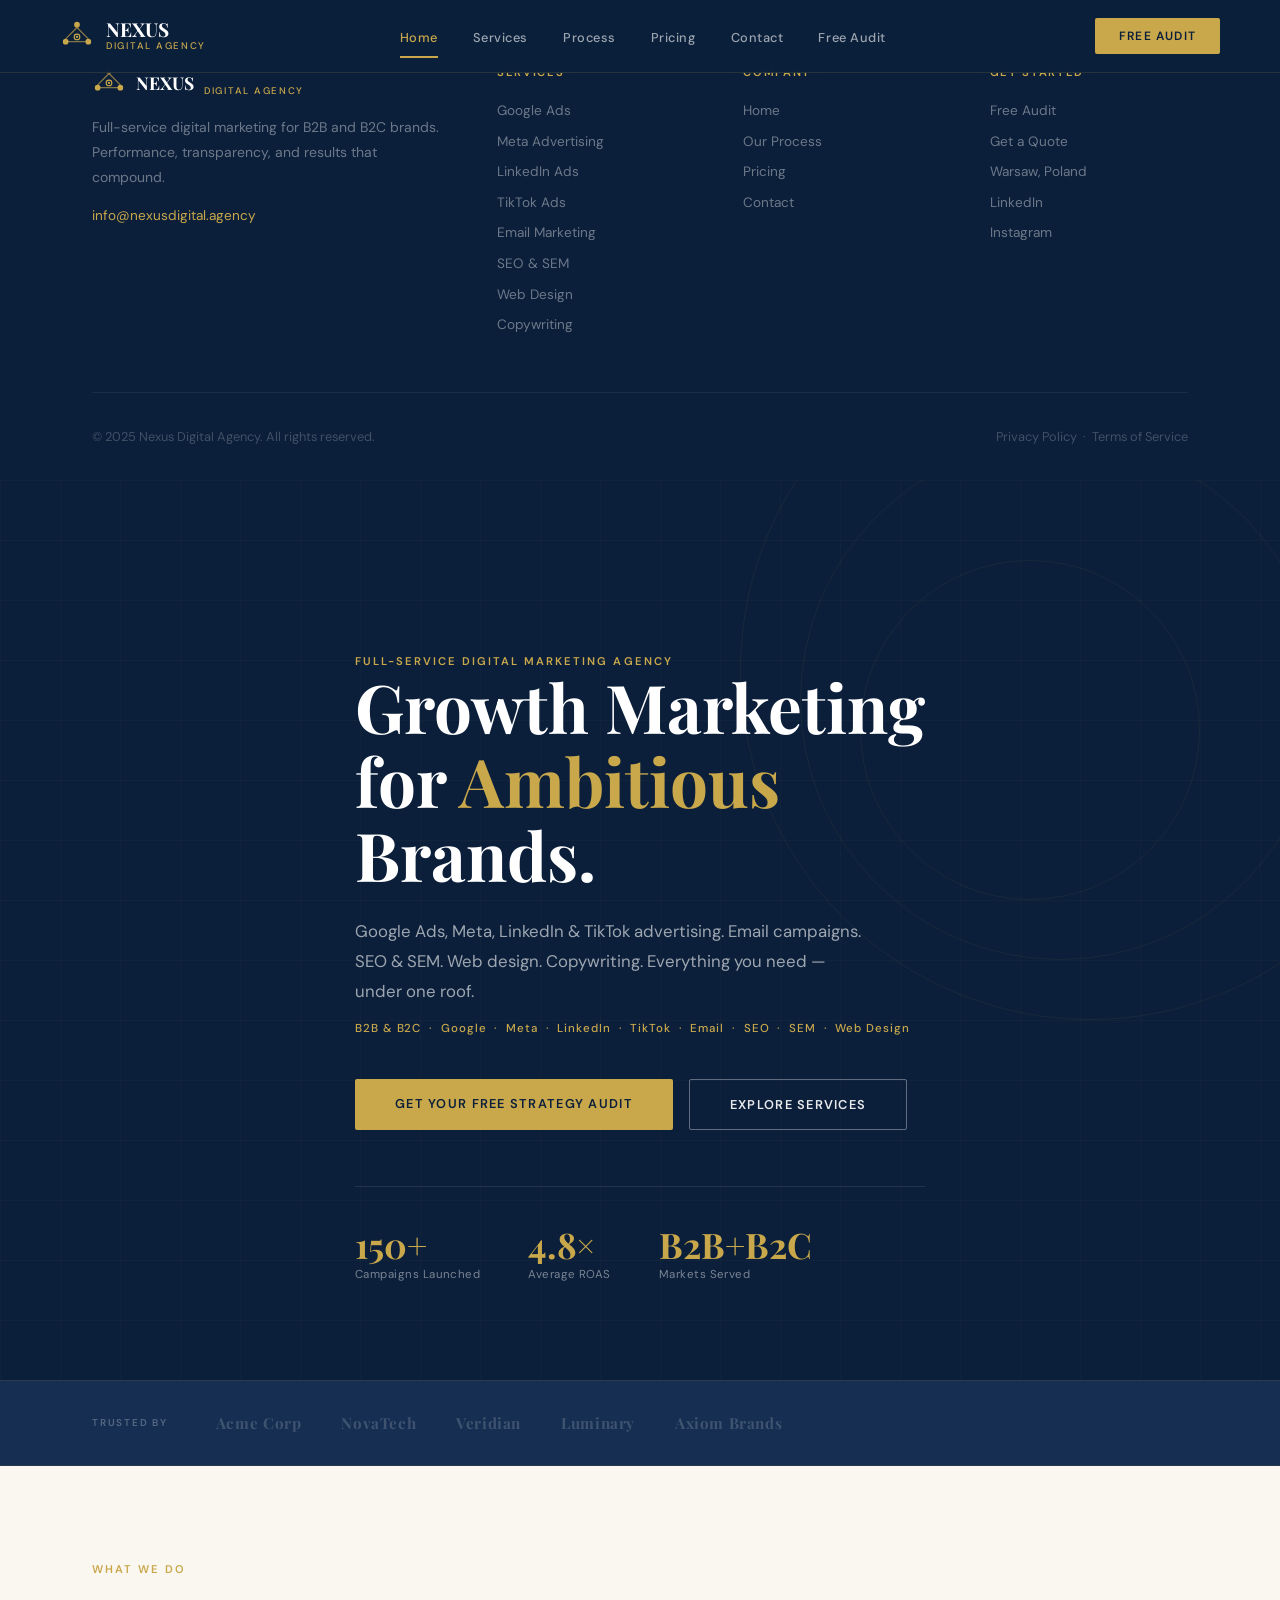
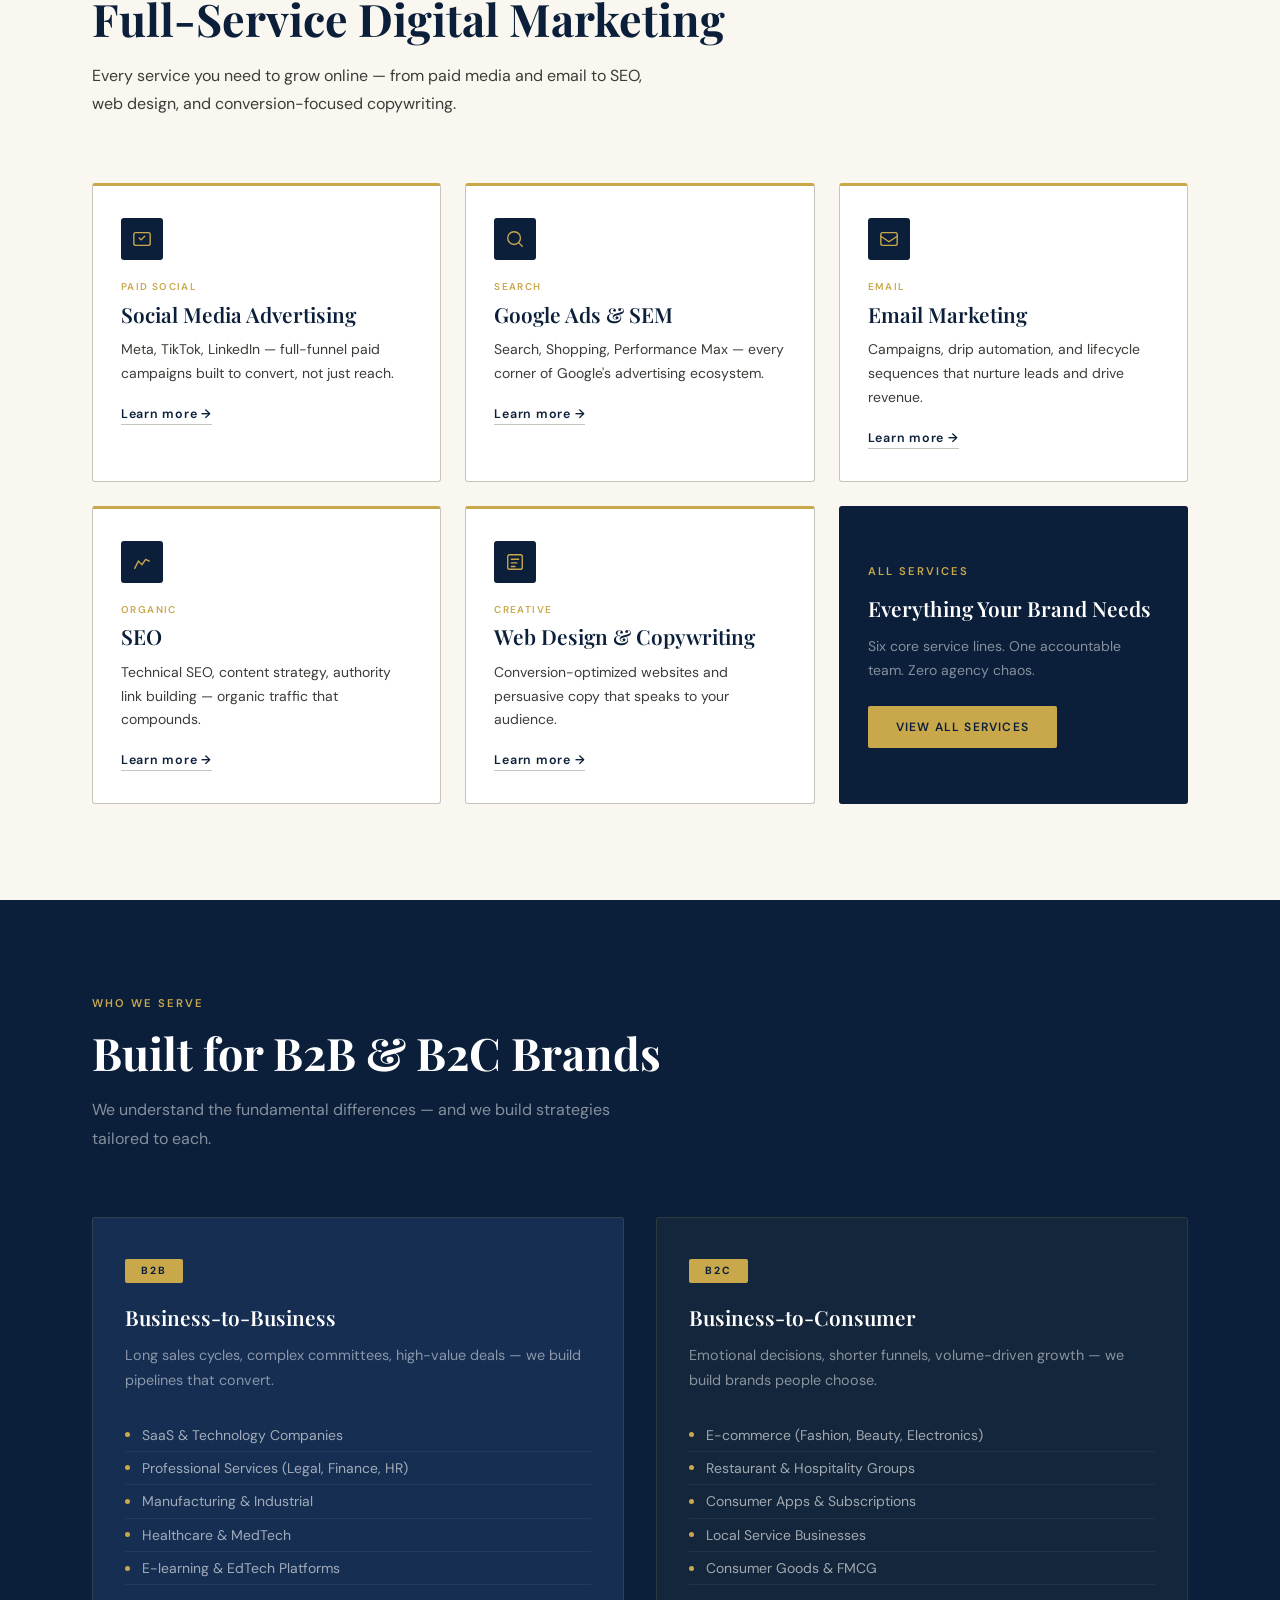
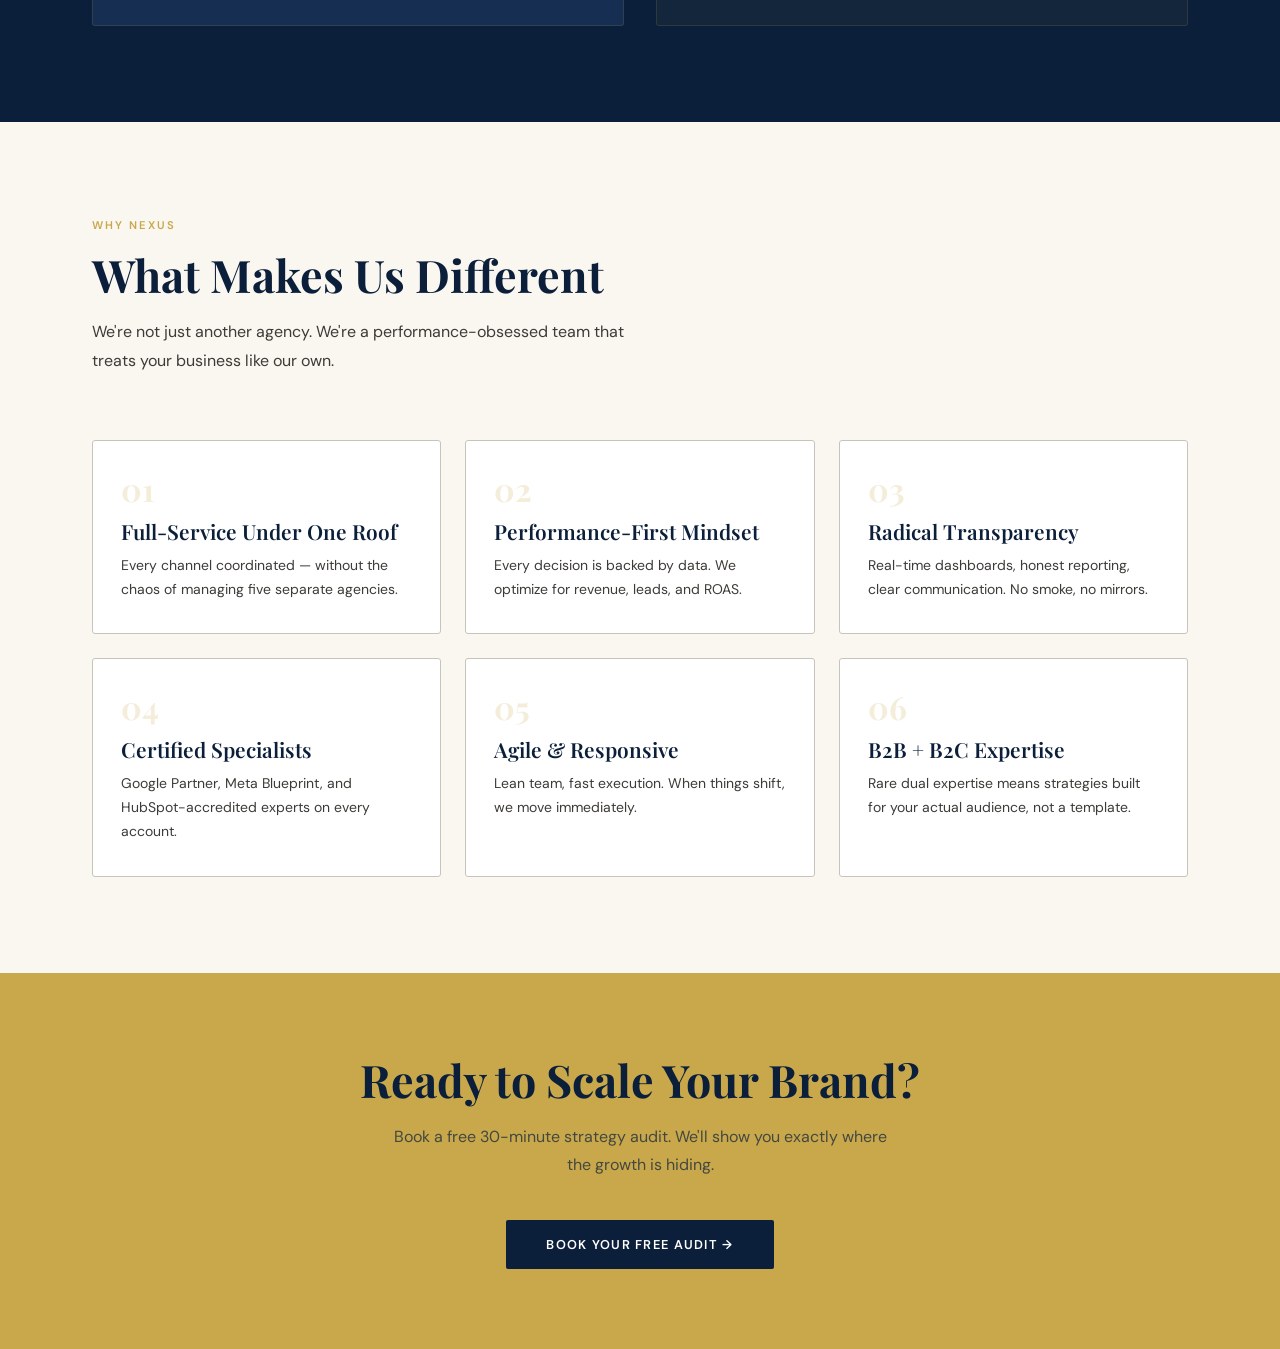
==== index.html @ fac9c0e3 "Add files via upload" ====
<!DOCTYPE html>
<html lang="en">
<head>
<meta charset="UTF-8"/><meta name="viewport" content="width=device-width,initial-scale=1.0"/>
<title>Nexus Digital Agency — Performance-Driven Marketing</title>
<link rel="stylesheet" href="shared.css"/>
<style>
/* ── HERO ── */
.hero{background:var(--navy);min-height:100vh;display:flex;align-items:center;padding-top:72px;position:relative;overflow:hidden}
.hero-ring{position:absolute;border-radius:50%;border:1px solid rgba(201,168,76,.07)}
.hero-ring-1{width:700px;height:700px;top:-160px;right:-160px}
.hero-ring-2{width:520px;height:520px;top:-40px;right:-40px}
.hero-ring-3{width:340px;height:340px;top:80px;right:80px}
.hero-grid{position:absolute;inset:0;background-image:linear-gradient(rgba(201,168,76,.03) 1px,transparent 1px),linear-gradient(90deg,rgba(201,168,76,.03) 1px,transparent 1px);background-size:60px 60px}
.hero-content{position:relative;z-index:2;max-width:700px}
.hero h1{color:var(--white);margin-bottom:1.5rem}
.hero h1 em{font-style:normal;color:var(--gold)}
.hero-desc{font-size:1.05rem;color:rgba(255,255,255,.6);max-width:520px;line-height:1.8;margin-bottom:.75rem}
.hero-channels{font-size:.72rem;font-weight:500;letter-spacing:.08em;color:var(--gold);margin-bottom:2.5rem}
.hero-actions{display:flex;gap:1rem;flex-wrap:wrap;margin-bottom:3.5rem}
.hero-stats{display:flex;gap:3rem;padding-top:2.5rem;border-top:1px solid rgba(255,255,255,.1);flex-wrap:wrap}
.stat-num{font-family:var(--serif);font-size:2.2rem;font-weight:700;color:var(--gold);line-height:1}
.stat-label{font-size:.72rem;color:rgba(255,255,255,.45);margin-top:.3rem;letter-spacing:.04em}

/* ── CLIENTS ── */
.clients{background:var(--navy-mid);padding:2rem 0;border-top:1px solid rgba(201,168,76,.1);border-bottom:1px solid rgba(201,168,76,.1)}
.clients-inner{display:flex;align-items:center;gap:3rem;flex-wrap:wrap}
.clients-label{font-size:.62rem;font-weight:600;letter-spacing:.18em;text-transform:uppercase;color:rgba(255,255,255,.28);white-space:nowrap}
.client-logos{display:flex;gap:2.5rem;align-items:center;flex-wrap:wrap;flex:1}
.client-name{font-family:var(--serif);font-size:.95rem;font-weight:700;color:rgba(255,255,255,.18);letter-spacing:.04em}

/* ── SERVICES PREVIEW ── */
.services-preview{background:var(--cream)}
.svc-grid{display:grid;grid-template-columns:repeat(3,1fr);gap:1.5rem}
.svc-card{background:var(--white);border:1px solid var(--gray-300);border-top:3px solid var(--gold);border-radius:3px;padding:2rem 1.75rem;transition:all .3s var(--ease);position:relative;overflow:hidden}
.svc-card::after{content:'';position:absolute;bottom:0;left:0;right:0;height:2px;background:var(--navy);transform:scaleX(0);transition:transform .3s var(--ease)}
.svc-card:hover{transform:translateY(-4px);box-shadow:0 16px 40px rgba(11,31,58,.1)}
.svc-card:hover::after{transform:scaleX(1)}
.svc-icon{width:42px;height:42px;background:var(--navy);border-radius:3px;display:flex;align-items:center;justify-content:center;margin-bottom:1.25rem}
.svc-tag{font-size:.62rem;font-weight:600;letter-spacing:.14em;text-transform:uppercase;color:var(--gold);margin-bottom:.4rem}
.svc-card h3{margin-bottom:.6rem;color:var(--navy)}
.svc-card p{font-size:.875rem;line-height:1.7}
.svc-more{display:inline-flex;align-items:center;gap:.4rem;margin-top:1.25rem;font-size:.78rem;font-weight:600;letter-spacing:.06em;color:var(--navy);border-bottom:1px solid var(--gray-300);padding-bottom:2px;transition:all .2s}
.svc-card:hover .svc-more{color:var(--gold);border-color:var(--gold)}
.view-all-wrap{text-align:center;margin-top:3rem}

/* ── MARKETS ── */
.markets{background:var(--navy)}
.markets-grid{display:grid;grid-template-columns:1fr 1fr;gap:2rem}
.market-card{border-radius:3px;padding:2.5rem 2rem;border:1px solid rgba(201,168,76,.14)}
.market-card.b2b{background:var(--navy-mid)}
.market-card.b2c{background:rgba(201,168,76,.05)}
.market-badge{display:inline-block;font-size:.65rem;font-weight:700;letter-spacing:.2em;text-transform:uppercase;background:var(--gold);color:var(--navy);padding:.35rem 1rem;border-radius:2px;margin-bottom:1.25rem}
.market-card h3{color:var(--white);margin-bottom:.65rem}
.market-card>p{color:rgba(255,255,255,.5);font-size:.9rem;margin-bottom:1.5rem}
.market-list{list-style:none}
.market-list li{font-size:.875rem;color:rgba(255,255,255,.6);padding:.45rem 0;border-bottom:1px solid rgba(255,255,255,.06);display:flex;align-items:center;gap:.75rem}
.market-list li::before{content:'';width:5px;height:5px;border-radius:50%;background:var(--gold);flex-shrink:0}

/* ── WHY ── */
.why{background:var(--cream)}
.why-grid{display:grid;grid-template-columns:repeat(3,1fr);gap:1.5rem}
.why-card{padding:2rem 1.75rem;background:var(--white);border:1px solid var(--gray-300);border-radius:3px;transition:border-color .3s}
.why-card:hover{border-color:var(--gold)}
.why-num{font-family:var(--serif);font-size:2rem;font-weight:700;color:var(--gold);opacity:.2;line-height:1;margin-bottom:.75rem}
.why-card h3{margin-bottom:.5rem}
.why-card p{font-size:.875rem;line-height:1.7}

@media(max-width:900px){.svc-grid,.markets-grid,.why-grid{grid-template-columns:1fr 1fr}}
@media(max-width:580px){.svc-grid,.markets-grid,.why-grid{grid-template-columns:1fr}.hero-stats{gap:1.5rem}}
</style>
</head>
<body data-page="index">
<script src="shared-nav.js"></script>

<!-- HERO -->
<section class="hero">
  <div class="hero-grid"></div>
  <div class="hero-ring hero-ring-1"></div>
  <div class="hero-ring hero-ring-2"></div>
  <div class="hero-ring hero-ring-3"></div>
  <div class="container">
    <div class="hero-content">
      <span class="label fade-up">Full-Service Digital Marketing Agency</span>
      <h1 class="fade-up fade-up-1">Growth Marketing<br/>for <em>Ambitious</em><br/>Brands.</h1>
      <p class="hero-desc fade-up fade-up-2">Google Ads, Meta, LinkedIn &amp; TikTok advertising. Email campaigns. SEO &amp; SEM. Web design. Copywriting. Everything you need — under one roof.</p>
      <p class="hero-channels fade-up fade-up-2">B2B &amp; B2C &nbsp;·&nbsp; Google &nbsp;·&nbsp; Meta &nbsp;·&nbsp; LinkedIn &nbsp;·&nbsp; TikTok &nbsp;·&nbsp; Email &nbsp;·&nbsp; SEO &nbsp;·&nbsp; SEM &nbsp;·&nbsp; Web Design</p>
      <div class="hero-actions fade-up fade-up-3">
        <a href="free-audit.html" class="btn btn-gold">Get Your Free Strategy Audit</a>
        <a href="services.html" class="btn btn-outline">Explore Services</a>
      </div>
      <div class="hero-stats fade-up fade-up-4">
        <div><div class="stat-num">150+</div><div class="stat-label">Campaigns Launched</div></div>
        <div><div class="stat-num">4.8×</div><div class="stat-label">Average ROAS</div></div>
        <div><div class="stat-num">B2B+B2C</div><div class="stat-label">Markets Served</div></div>
      </div>
    </div>
  </div>
</section>

<!-- CLIENTS -->
<div class="clients">
  <div class="container">
    <div class="clients-inner">
      <span class="clients-label">Trusted by</span>
      <div class="client-logos">
        <span class="client-name">Acme Corp</span>
        <span class="client-name">NovaTech</span>
        <span class="client-name">Veridian</span>
        <span class="client-name">Luminary</span>
        <span class="client-name">Axiom Brands</span>
      </div>
    </div>
  </div>
</div>

<!-- SERVICES PREVIEW -->
<section class="section services-preview">
  <div class="container">
    <div class="section-header">
      <span class="label">What We Do</span>
      <h2>Full-Service Digital Marketing</h2>
      <p>Every service you need to grow online — from paid media and email to SEO, web design, and conversion-focused copywriting.</p>
    </div>
    <div class="svc-grid">
      <div class="svc-card">
        <div class="svc-icon"><svg width="20" height="20" viewBox="0 0 22 22" fill="none" stroke="#C9A84C" stroke-width="1.5" stroke-linecap="round"><rect x="2" y="4" width="18" height="14" rx="2"/><path d="M8 10l2 2 4-4"/></svg></div>
        <div class="svc-tag">Paid Social</div>
        <h3>Social Media Advertising</h3>
        <p>Meta, TikTok, LinkedIn — full-funnel paid campaigns built to convert, not just reach.</p>
        <a href="services.html" class="svc-more">Learn more →</a>
      </div>
      <div class="svc-card">
        <div class="svc-icon"><svg width="20" height="20" viewBox="0 0 22 22" fill="none" stroke="#C9A84C" stroke-width="1.5" stroke-linecap="round"><circle cx="10" cy="10" r="7"/><path d="M15 15l4 4"/></svg></div>
        <div class="svc-tag">Search</div>
        <h3>Google Ads &amp; SEM</h3>
        <p>Search, Shopping, Performance Max — every corner of Google's advertising ecosystem.</p>
        <a href="services.html" class="svc-more">Learn more →</a>
      </div>
      <div class="svc-card">
        <div class="svc-icon"><svg width="20" height="20" viewBox="0 0 22 22" fill="none" stroke="#C9A84C" stroke-width="1.5" stroke-linecap="round"><rect x="2" y="4" width="18" height="14" rx="2"/><path d="M2 8l9 6 9-6"/></svg></div>
        <div class="svc-tag">Email</div>
        <h3>Email Marketing</h3>
        <p>Campaigns, drip automation, and lifecycle sequences that nurture leads and drive revenue.</p>
        <a href="services.html" class="svc-more">Learn more →</a>
      </div>
      <div class="svc-card">
        <div class="svc-icon"><svg width="20" height="20" viewBox="0 0 22 22" fill="none" stroke="#C9A84C" stroke-width="1.5" stroke-linecap="round"><path d="M3 18l4-8 4 4 4-6 4 2"/></svg></div>
        <div class="svc-tag">Organic</div>
        <h3>SEO</h3>
        <p>Technical SEO, content strategy, authority link building — organic traffic that compounds.</p>
        <a href="services.html" class="svc-more">Learn more →</a>
      </div>
      <div class="svc-card">
        <div class="svc-icon"><svg width="20" height="20" viewBox="0 0 22 22" fill="none" stroke="#C9A84C" stroke-width="1.5" stroke-linecap="round"><rect x="3" y="3" width="16" height="16" rx="2"/><path d="M7 8h8M7 12h6M7 16h4"/></svg></div>
        <div class="svc-tag">Creative</div>
        <h3>Web Design &amp; Copywriting</h3>
        <p>Conversion-optimized websites and persuasive copy that speaks to your audience.</p>
        <a href="services.html" class="svc-more">Learn more →</a>
      </div>
      <div class="svc-card" style="background:var(--navy);border-color:var(--navy)">
        <div style="height:100%;display:flex;flex-direction:column;justify-content:center;align-items:flex-start">
          <span class="label" style="margin-bottom:1rem;display:block">All Services</span>
          <h3 style="color:var(--white);margin-bottom:.75rem">Everything Your Brand Needs</h3>
          <p style="color:rgba(255,255,255,.5);font-size:.875rem;margin-bottom:1.5rem">Six core service lines. One accountable team. Zero agency chaos.</p>
          <a href="services.html" class="btn btn-gold" style="font-size:.75rem;padding:.8rem 1.75rem">View All Services</a>
        </div>
      </div>
    </div>
  </div>
</section>

<!-- MARKETS -->
<section class="section markets">
  <div class="container">
    <div class="section-header">
      <span class="label">Who We Serve</span>
      <h2 style="color:var(--white)">Built for B2B &amp; B2C Brands</h2>
      <p style="color:rgba(255,255,255,.5)">We understand the fundamental differences — and we build strategies tailored to each.</p>
    </div>
    <div class="markets-grid">
      <div class="market-card b2b">
        <span class="market-badge">B2B</span>
        <h3>Business-to-Business</h3>
        <p>Long sales cycles, complex committees, high-value deals — we build pipelines that convert.</p>
        <ul class="market-list">
          <li>SaaS &amp; Technology Companies</li>
          <li>Professional Services (Legal, Finance, HR)</li>
          <li>Manufacturing &amp; Industrial</li>
          <li>Healthcare &amp; MedTech</li>
          <li>E-learning &amp; EdTech Platforms</li>
        </ul>
      </div>
      <div class="market-card b2c">
        <span class="market-badge">B2C</span>
        <h3>Business-to-Consumer</h3>
        <p>Emotional decisions, shorter funnels, volume-driven growth — we build brands people choose.</p>
        <ul class="market-list">
          <li>E-commerce (Fashion, Beauty, Electronics)</li>
          <li>Restaurant &amp; Hospitality Groups</li>
          <li>Consumer Apps &amp; Subscriptions</li>
          <li>Local Service Businesses</li>
          <li>Consumer Goods &amp; FMCG</li>
        </ul>
      </div>
    </div>
  </div>
</section>

<!-- WHY US -->
<section class="section why">
  <div class="container">
    <div class="section-header">
      <span class="label">Why Nexus</span>
      <h2>What Makes Us Different</h2>
      <p>We're not just another agency. We're a performance-obsessed team that treats your business like our own.</p>
    </div>
    <div class="why-grid">
      <div class="why-card"><div class="why-num">01</div><h3>Full-Service Under One Roof</h3><p>Every channel coordinated — without the chaos of managing five separate agencies.</p></div>
      <div class="why-card"><div class="why-num">02</div><h3>Performance-First Mindset</h3><p>Every decision is backed by data. We optimize for revenue, leads, and ROAS.</p></div>
      <div class="why-card"><div class="why-num">03</div><h3>Radical Transparency</h3><p>Real-time dashboards, honest reporting, clear communication. No smoke, no mirrors.</p></div>
      <div class="why-card"><div class="why-num">04</div><h3>Certified Specialists</h3><p>Google Partner, Meta Blueprint, and HubSpot-accredited experts on every account.</p></div>
      <div class="why-card"><div class="why-num">05</div><h3>Agile &amp; Responsive</h3><p>Lean team, fast execution. When things shift, we move immediately.</p></div>
      <div class="why-card"><div class="why-num">06</div><h3>B2B + B2C Expertise</h3><p>Rare dual expertise means strategies built for your actual audience, not a template.</p></div>
    </div>
  </div>
</section>

<!-- CTA -->
<section class="cta-band">
  <div class="container">
    <h2>Ready to Scale Your Brand?</h2>
    <p>Book a free 30-minute strategy audit. We'll show you exactly where the growth is hiding.</p>
    <a href="free-audit.html" class="btn btn-navy">Book Your Free Audit →</a>
  </div>
</section>
</body>
</html>
---- shared.css ----
/* ════════════════════════════════════════
   NEXUS DIGITAL AGENCY — SHARED STYLES
   Navy #0B1F3A · Gold #C9A84C
   Playfair Display + DM Sans
════════════════════════════════════════ */
@import url('https://fonts.googleapis.com/css2?family=Playfair+Display:ital,wght@0,400;0,600;0,700;0,900;1,400&family=DM+Sans:wght@300;400;500;600&display=swap');

:root {
  --navy:       #0B1F3A;
  --navy-mid:   #152E52;
  --navy-light: #1E3F6F;
  --gold:       #C9A84C;
  --gold-light: #E8C96B;
  --gold-pale:  #F5E6B8;
  --cream:      #FAF7F0;
  --white:      #FFFFFF;
  --gray-100:   #F4F2EE;
  --gray-300:   #C8C4BB;
  --gray-500:   #8A8680;
  --gray-700:   #3D3B37;
  --serif: 'Playfair Display', Georgia, serif;
  --sans:  'DM Sans', system-ui, sans-serif;
  --ease:  cubic-bezier(0.25,0.46,0.45,0.94);
}
*,*::before,*::after{box-sizing:border-box;margin:0;padding:0}
html{scroll-behavior:smooth}
body{font-family:var(--sans);background:var(--cream);color:var(--navy);overflow-x:hidden}
h1,h2,h3{font-family:var(--serif)}
h1{font-size:clamp(2.4rem,6vw,4.2rem);font-weight:700;line-height:1.1}
h2{font-size:clamp(1.8rem,4vw,2.8rem);font-weight:700;line-height:1.2}
h3{font-size:clamp(1rem,2vw,1.3rem);font-weight:600;line-height:1.4}
p{font-size:1rem;line-height:1.8;color:var(--gray-700)}
a{text-decoration:none;color:inherit}
.label{font-size:.7rem;font-weight:600;letter-spacing:.18em;text-transform:uppercase;color:var(--gold)}
.container{max-width:1160px;margin:0 auto;padding:0 2rem}
.section{padding:6rem 0}
.section-header{margin-bottom:4rem}
.section-header .label{margin-bottom:1rem;display:block}
.section-header h2{margin-bottom:1rem}
.section-header p{max-width:560px}

/* ── BUTTONS ── */
.btn{display:inline-block;font-family:var(--sans);font-size:.8rem;font-weight:600;letter-spacing:.1em;text-transform:uppercase;padding:1rem 2.5rem;border-radius:2px;cursor:pointer;transition:all .25s var(--ease);border:none;outline:none}
.btn-gold{background:var(--gold);color:var(--navy)}.btn-gold:hover{background:var(--gold-light);transform:translateY(-2px)}
.btn-outline{background:transparent;color:rgba(255,255,255,.9);border:1px solid rgba(255,255,255,.35)}.btn-outline:hover{border-color:var(--gold);color:var(--gold);transform:translateY(-2px)}
.btn-navy{background:var(--navy);color:var(--white)}.btn-navy:hover{background:var(--navy-light);transform:translateY(-2px)}
.btn-outline-navy{background:transparent;color:var(--navy);border:1px solid var(--navy)}.btn-outline-navy:hover{background:var(--navy);color:var(--white);transform:translateY(-2px)}

/* ── NAVBAR ── */
.navbar{position:fixed;top:0;left:0;right:0;z-index:200;background:rgba(11,31,58,.97);backdrop-filter:blur(12px);border-bottom:1px solid rgba(201,168,76,.15);padding:0 2rem}
.navbar-inner{max-width:1160px;margin:0 auto;height:72px;display:flex;align-items:center;justify-content:space-between}
.navbar-logo{display:flex;align-items:center;gap:12px}
.navbar-logo-text .name{font-family:var(--serif);font-size:1.2rem;font-weight:700;color:var(--white);line-height:1}
.navbar-logo-text .tagline{font-size:.6rem;font-weight:500;letter-spacing:.18em;text-transform:uppercase;color:var(--gold)}
.navbar-nav{display:flex;align-items:center;gap:0;list-style:none}
.navbar-nav a{font-size:.8rem;font-weight:500;letter-spacing:.04em;color:rgba(255,255,255,.6);padding:.5rem 1.1rem;transition:color .2s;position:relative}
.navbar-nav a:hover{color:var(--gold)}
.navbar-nav a.active{color:var(--gold)}
.navbar-nav a.active::after{content:'';position:absolute;bottom:-4px;left:1.1rem;right:1.1rem;height:2px;background:var(--gold)}
.navbar-cta{font-size:.75rem;font-weight:600;letter-spacing:.1em;text-transform:uppercase;background:var(--gold);color:var(--navy);padding:.65rem 1.5rem;border-radius:2px;transition:all .2s;margin-left:1rem}
.navbar-cta:hover{background:var(--gold-light);transform:translateY(-1px)}
.hamburger{display:none;flex-direction:column;gap:5px;cursor:pointer;padding:.5rem}
.hamburger span{width:22px;height:1.5px;background:var(--white);transition:all .3s}
@media(max-width:768px){
  .navbar-nav{display:none;position:absolute;top:72px;left:0;right:0;background:var(--navy);padding:1rem 2rem 1.5rem;flex-direction:column;align-items:flex-start;gap:0;border-top:1px solid rgba(201,168,76,.15)}
  .navbar-nav.open{display:flex}
  .navbar-nav a{padding:.75rem 0;width:100%}
  .hamburger{display:flex}
  .navbar-cta{display:none}
}

/* ── PAGE HERO (interior pages) ── */
.page-hero{background:var(--navy);padding:8rem 0 5rem;position:relative;overflow:hidden}
.page-hero-geo{position:absolute;top:0;right:0;bottom:0;width:50%;pointer-events:none}
.page-hero-ring{position:absolute;border-radius:50%;border:1px solid rgba(201,168,76,.06)}
.page-hero .label{margin-bottom:1rem;display:block}
.page-hero h1{color:var(--white);margin-bottom:1.25rem}
.page-hero h1 em{font-style:normal;color:var(--gold)}
.page-hero-desc{font-size:1.05rem;color:rgba(255,255,255,.6);max-width:540px;line-height:1.8}

/* ── FOOTER ── */
footer{background:var(--navy);padding:4rem 0 2rem;border-top:1px solid rgba(201,168,76,.15)}
.footer-grid{display:grid;grid-template-columns:1.8fr 1fr 1fr 1fr;gap:3rem;margin-bottom:3rem}
.footer-brand p{font-size:.875rem;color:rgba(255,255,255,.4);line-height:1.8;margin-top:1rem}
.footer-col h4{font-size:.7rem;font-weight:600;letter-spacing:.15em;text-transform:uppercase;color:var(--gold);margin-bottom:1.25rem}
.footer-links{list-style:none}
.footer-links li{margin-bottom:.6rem}
.footer-links a{font-size:.85rem;color:rgba(255,255,255,.4);transition:color .2s}
.footer-links a:hover{color:var(--gold)}
.footer-bottom{padding-top:2rem;border-top:1px solid rgba(255,255,255,.06);display:flex;justify-content:space-between;align-items:center;flex-wrap:wrap;gap:1rem}
.footer-bottom p{font-size:.8rem;color:rgba(255,255,255,.22)}
@media(max-width:900px){.footer-grid{grid-template-columns:1fr 1fr}}
@media(max-width:560px){.footer-grid{grid-template-columns:1fr}}

/* ── CTA BAND ── */
.cta-band{background:var(--gold);padding:5rem 0;text-align:center}
.cta-band h2{color:var(--navy);margin-bottom:1rem}
.cta-band p{color:rgba(11,31,58,.7);max-width:520px;margin:0 auto 2.5rem;font-size:1rem}

/* ── FADE IN ANIMATION ── */
@keyframes fadeUp{from{opacity:0;transform:translateY(24px)}to{opacity:1;transform:none}}
.fade-up{animation:fadeUp .7s var(--ease) both}
.fade-up-1{animation-delay:.1s}
.fade-up-2{animation-delay:.2s}
.fade-up-3{animation-delay:.3s}
.fade-up-4{animation-delay:.4s}
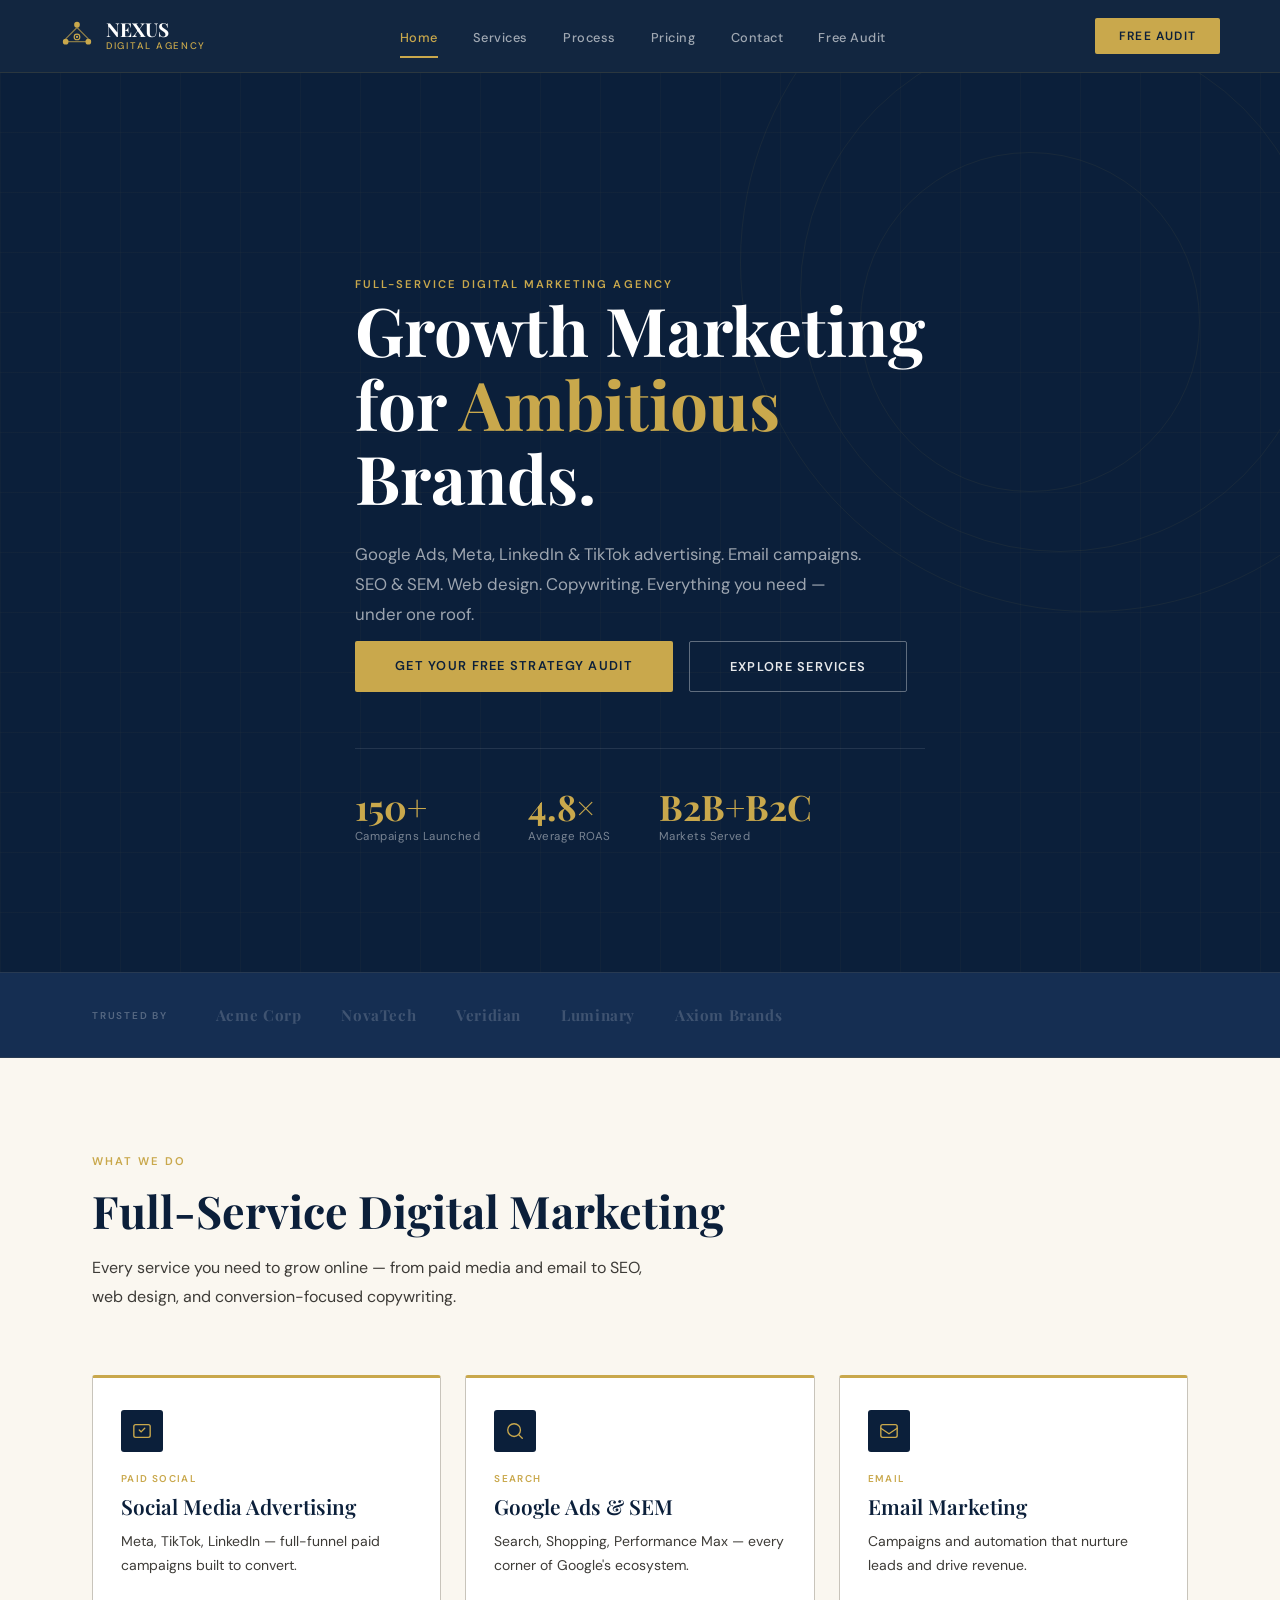
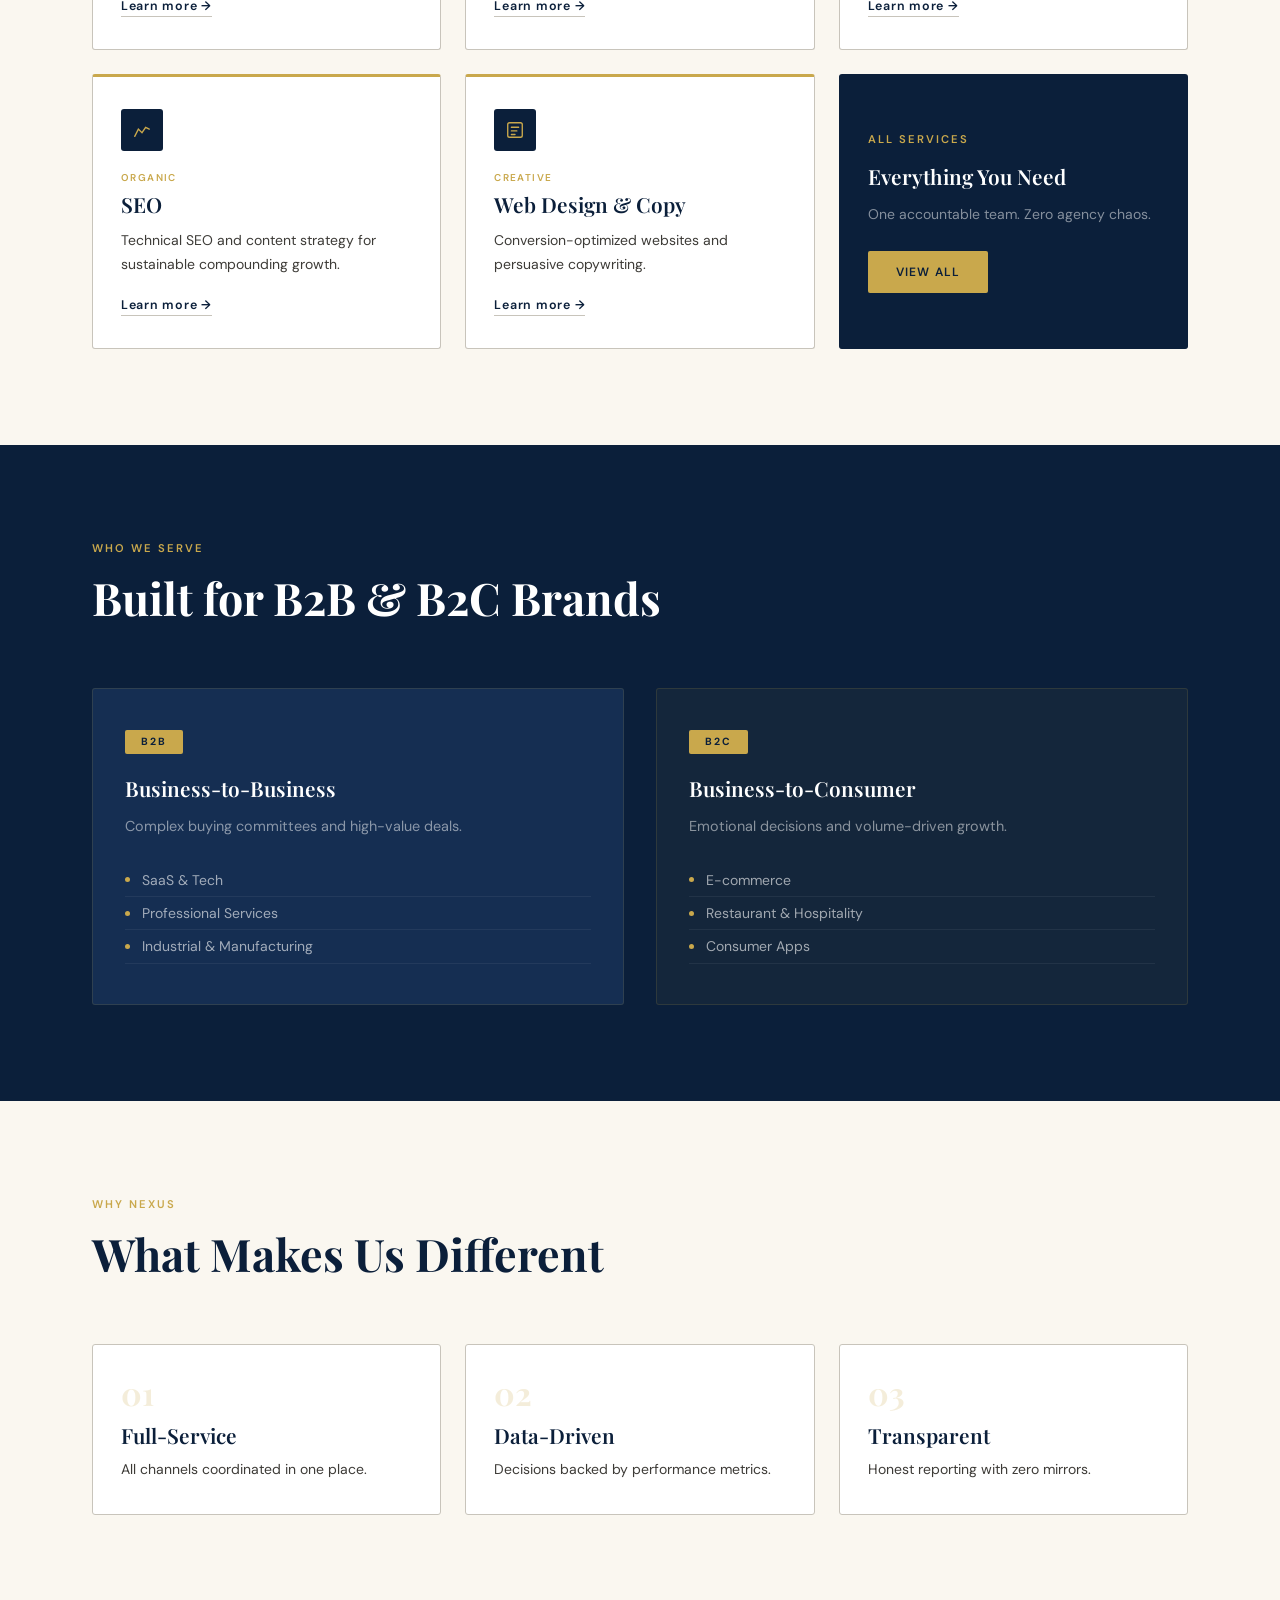
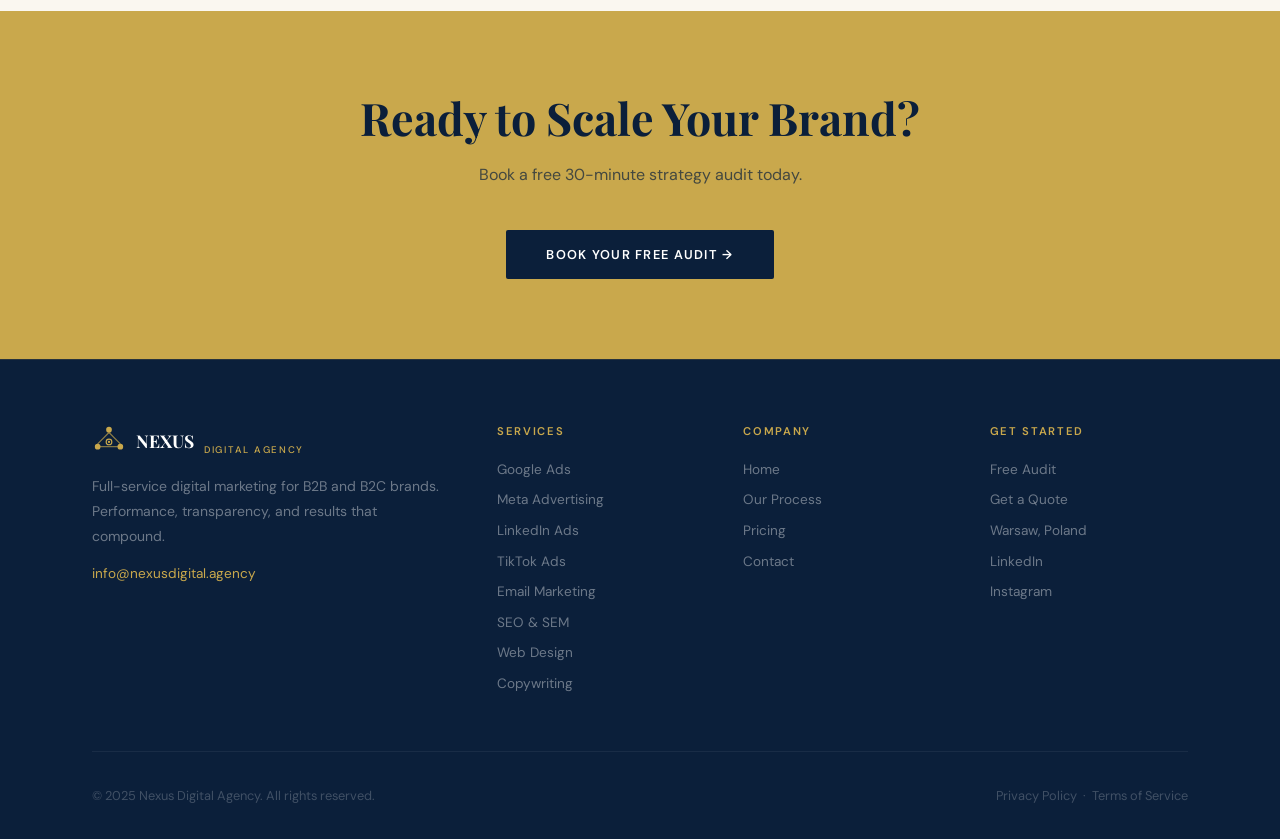
==== commit ac83b644: "Update index.html" ====
--- a/index.html
+++ b/index.html
@@ -71,168 +71,156 @@
 </style>
 </head>
 <body data-page="index">
+
+<main>
+  <section class="hero">
+    <div class="hero-grid"></div>
+    <div class="hero-ring hero-ring-1"></div>
+    <div class="hero-ring hero-ring-2"></div>
+    <div class="hero-ring hero-ring-3"></div>
+    <div class="container">
+      <div class="hero-content">
+        <span class="label fade-up">Full-Service Digital Marketing Agency</span>
+        <h1 class="fade-up fade-up-1">Growth Marketing<br/>for <em>Ambitious</em><br/>Brands.</h1>
+        <p class="hero-desc fade-up fade-up-2">Google Ads, Meta, LinkedIn &amp; TikTok advertising. Email campaigns. SEO &amp; SEM. Web design. Copywriting. Everything you need — under one roof.</p>
+        <div class="hero-actions fade-up fade-up-3">
+          <a href="free-audit.html" class="btn btn-gold">Get Your Free Strategy Audit</a>
+          <a href="services.html" class="btn btn-outline">Explore Services</a>
+        </div>
+        <div class="hero-stats fade-up fade-up-4">
+          <div><div class="stat-num">150+</div><div class="stat-label">Campaigns Launched</div></div>
+          <div><div class="stat-num">4.8×</div><div class="stat-label">Average ROAS</div></div>
+          <div><div class="stat-num">B2B+B2C</div><div class="stat-label">Markets Served</div></div>
+        </div>
+      </div>
+    </div>
+  </section>
+
+  <div class="clients">
+    <div class="container">
+      <div class="clients-inner">
+        <span class="clients-label">Trusted by</span>
+        <div class="client-logos">
+          <span class="client-name">Acme Corp</span>
+          <span class="client-name">NovaTech</span>
+          <span class="client-name">Veridian</span>
+          <span class="client-name">Luminary</span>
+          <span class="client-name">Axiom Brands</span>
+        </div>
+      </div>
+    </div>
+  </div>
+
+  <section class="section services-preview">
+    <div class="container">
+      <div class="section-header">
+        <span class="label">What We Do</span>
+        <h2>Full-Service Digital Marketing</h2>
+        <p>Every service you need to grow online — from paid media and email to SEO, web design, and conversion-focused copywriting.</p>
+      </div>
+      <div class="svc-grid">
+        <div class="svc-card">
+          <div class="svc-icon"><svg width="20" height="20" viewBox="0 0 22 22" fill="none" stroke="#C9A84C" stroke-width="1.5" stroke-linecap="round"><rect x="2" y="4" width="18" height="14" rx="2"/><path d="M8 10l2 2 4-4"/></svg></div>
+          <div class="svc-tag">Paid Social</div>
+          <h3>Social Media Advertising</h3>
+          <p>Meta, TikTok, LinkedIn — full-funnel paid campaigns built to convert.</p>
+          <a href="services.html" class="svc-more">Learn more →</a>
+        </div>
+        <div class="svc-card">
+          <div class="svc-icon"><svg width="20" height="20" viewBox="0 0 22 22" fill="none" stroke="#C9A84C" stroke-width="1.5" stroke-linecap="round"><circle cx="10" cy="10" r="7"/><path d="M15 15l4 4"/></svg></div>
+          <div class="svc-tag">Search</div>
+          <h3>Google Ads &amp; SEM</h3>
+          <p>Search, Shopping, Performance Max — every corner of Google's ecosystem.</p>
+          <a href="services.html" class="svc-more">Learn more →</a>
+        </div>
+        <div class="svc-card">
+          <div class="svc-icon"><svg width="20" height="20" viewBox="0 0 22 22" fill="none" stroke="#C9A84C" stroke-width="1.5" stroke-linecap="round"><rect x="2" y="4" width="18" height="14" rx="2"/><path d="M2 8l9 6 9-6"/></svg></div>
+          <div class="svc-tag">Email</div>
+          <h3>Email Marketing</h3>
+          <p>Campaigns and automation that nurture leads and drive revenue.</p>
+          <a href="services.html" class="svc-more">Learn more →</a>
+        </div>
+        <div class="svc-card">
+          <div class="svc-icon"><svg width="20" height="20" viewBox="0 0 22 22" fill="none" stroke="#C9A84C" stroke-width="1.5" stroke-linecap="round"><path d="M3 18l4-8 4 4 4-6 4 2"/></svg></div>
+          <div class="svc-tag">Organic</div>
+          <h3>SEO</h3>
+          <p>Technical SEO and content strategy for sustainable compounding growth.</p>
+          <a href="services.html" class="svc-more">Learn more →</a>
+        </div>
+        <div class="svc-card">
+          <div class="svc-icon"><svg width="20" height="20" viewBox="0 0 22 22" fill="none" stroke="#C9A84C" stroke-width="1.5" stroke-linecap="round"><rect x="3" y="3" width="16" height="16" rx="2"/><path d="M7 8h8M7 12h6M7 16h4"/></svg></div>
+          <div class="svc-tag">Creative</div>
+          <h3>Web Design &amp; Copy</h3>
+          <p>Conversion-optimized websites and persuasive copywriting.</p>
+          <a href="services.html" class="svc-more">Learn more →</a>
+        </div>
+        <div class="svc-card" style="background:var(--navy);border-color:var(--navy)">
+          <div style="height:100%;display:flex;flex-direction:column;justify-content:center;align-items:flex-start">
+            <span class="label" style="margin-bottom:1rem;display:block">All Services</span>
+            <h3 style="color:var(--white);margin-bottom:.75rem">Everything You Need</h3>
+            <p style="color:rgba(255,255,255,.5);font-size:.875rem;margin-bottom:1.5rem">One accountable team. Zero agency chaos.</p>
+            <a href="services.html" class="btn btn-gold" style="font-size:.75rem;padding:.8rem 1.75rem">View All</a>
+          </div>
+        </div>
+      </div>
+    </div>
+  </section>
+
+  <section class="section markets">
+    <div class="container">
+      <div class="section-header">
+        <span class="label">Who We Serve</span>
+        <h2 style="color:var(--white)">Built for B2B &amp; B2C Brands</h2>
+      </div>
+      <div class="markets-grid">
+        <div class="market-card b2b">
+          <span class="market-badge">B2B</span>
+          <h3>Business-to-Business</h3>
+          <p>Complex buying committees and high-value deals.</p>
+          <ul class="market-list">
+            <li>SaaS &amp; Tech</li>
+            <li>Professional Services</li>
+            <li>Industrial & Manufacturing</li>
+          </ul>
+        </div>
+        <div class="market-card b2c">
+          <span class="market-badge">B2C</span>
+          <h3>Business-to-Consumer</h3>
+          <p>Emotional decisions and volume-driven growth.</p>
+          <ul class="market-list">
+            <li>E-commerce</li>
+            <li>Restaurant & Hospitality</li>
+            <li>Consumer Apps</li>
+          </ul>
+        </div>
+      </div>
+    </div>
+  </section>
+
+  <section class="section why">
+    <div class="container">
+      <div class="section-header">
+        <span class="label">Why Nexus</span>
+        <h2>What Makes Us Different</h2>
+      </div>
+      <div class="why-grid">
+        <div class="why-card"><div class="why-num">01</div><h3>Full-Service</h3><p>All channels coordinated in one place.</p></div>
+        <div class="why-card"><div class="why-num">02</div><h3>Data-Driven</h3><p>Decisions backed by performance metrics.</p></div>
+        <div class="why-card"><div class="why-num">03</div><h3>Transparent</h3><p>Honest reporting with zero mirrors.</p></div>
+      </div>
+    </div>
+  </section>
+
+  <section class="cta-band">
+    <div class="container">
+      <h2>Ready to Scale Your Brand?</h2>
+      <p>Book a free 30-minute strategy audit today.</p>
+      <a href="free-audit.html" class="btn btn-navy">Book Your Free Audit →</a>
+    </div>
+  </section>
+</main>
+
 <script src="shared-nav.js"></script>
 
-<!-- HERO -->
-<section class="hero">
-  <div class="hero-grid"></div>
-  <div class="hero-ring hero-ring-1"></div>
-  <div class="hero-ring hero-ring-2"></div>
-  <div class="hero-ring hero-ring-3"></div>
-  <div class="container">
-    <div class="hero-content">
-      <span class="label fade-up">Full-Service Digital Marketing Agency</span>
-      <h1 class="fade-up fade-up-1">Growth Marketing<br/>for <em>Ambitious</em><br/>Brands.</h1>
-      <p class="hero-desc fade-up fade-up-2">Google Ads, Meta, LinkedIn &amp; TikTok advertising. Email campaigns. SEO &amp; SEM. Web design. Copywriting. Everything you need — under one roof.</p>
-      <p class="hero-channels fade-up fade-up-2">B2B &amp; B2C &nbsp;·&nbsp; Google &nbsp;·&nbsp; Meta &nbsp;·&nbsp; LinkedIn &nbsp;·&nbsp; TikTok &nbsp;·&nbsp; Email &nbsp;·&nbsp; SEO &nbsp;·&nbsp; SEM &nbsp;·&nbsp; Web Design</p>
-      <div class="hero-actions fade-up fade-up-3">
-        <a href="free-audit.html" class="btn btn-gold">Get Your Free Strategy Audit</a>
-        <a href="services.html" class="btn btn-outline">Explore Services</a>
-      </div>
-      <div class="hero-stats fade-up fade-up-4">
-        <div><div class="stat-num">150+</div><div class="stat-label">Campaigns Launched</div></div>
-        <div><div class="stat-num">4.8×</div><div class="stat-label">Average ROAS</div></div>
-        <div><div class="stat-num">B2B+B2C</div><div class="stat-label">Markets Served</div></div>
-      </div>
-    </div>
-  </div>
-</section>
-
-<!-- CLIENTS -->
-<div class="clients">
-  <div class="container">
-    <div class="clients-inner">
-      <span class="clients-label">Trusted by</span>
-      <div class="client-logos">
-        <span class="client-name">Acme Corp</span>
-        <span class="client-name">NovaTech</span>
-        <span class="client-name">Veridian</span>
-        <span class="client-name">Luminary</span>
-        <span class="client-name">Axiom Brands</span>
-      </div>
-    </div>
-  </div>
-</div>
-
-<!-- SERVICES PREVIEW -->
-<section class="section services-preview">
-  <div class="container">
-    <div class="section-header">
-      <span class="label">What We Do</span>
-      <h2>Full-Service Digital Marketing</h2>
-      <p>Every service you need to grow online — from paid media and email to SEO, web design, and conversion-focused copywriting.</p>
-    </div>
-    <div class="svc-grid">
-      <div class="svc-card">
-        <div class="svc-icon"><svg width="20" height="20" viewBox="0 0 22 22" fill="none" stroke="#C9A84C" stroke-width="1.5" stroke-linecap="round"><rect x="2" y="4" width="18" height="14" rx="2"/><path d="M8 10l2 2 4-4"/></svg></div>
-        <div class="svc-tag">Paid Social</div>
-        <h3>Social Media Advertising</h3>
-        <p>Meta, TikTok, LinkedIn — full-funnel paid campaigns built to convert, not just reach.</p>
-        <a href="services.html" class="svc-more">Learn more →</a>
-      </div>
-      <div class="svc-card">
-        <div class="svc-icon"><svg width="20" height="20" viewBox="0 0 22 22" fill="none" stroke="#C9A84C" stroke-width="1.5" stroke-linecap="round"><circle cx="10" cy="10" r="7"/><path d="M15 15l4 4"/></svg></div>
-        <div class="svc-tag">Search</div>
-        <h3>Google Ads &amp; SEM</h3>
-        <p>Search, Shopping, Performance Max — every corner of Google's advertising ecosystem.</p>
-        <a href="services.html" class="svc-more">Learn more →</a>
-      </div>
-      <div class="svc-card">
-        <div class="svc-icon"><svg width="20" height="20" viewBox="0 0 22 22" fill="none" stroke="#C9A84C" stroke-width="1.5" stroke-linecap="round"><rect x="2" y="4" width="18" height="14" rx="2"/><path d="M2 8l9 6 9-6"/></svg></div>
-        <div class="svc-tag">Email</div>
-        <h3>Email Marketing</h3>
-        <p>Campaigns, drip automation, and lifecycle sequences that nurture leads and drive revenue.</p>
-        <a href="services.html" class="svc-more">Learn more →</a>
-      </div>
-      <div class="svc-card">
-        <div class="svc-icon"><svg width="20" height="20" viewBox="0 0 22 22" fill="none" stroke="#C9A84C" stroke-width="1.5" stroke-linecap="round"><path d="M3 18l4-8 4 4 4-6 4 2"/></svg></div>
-        <div class="svc-tag">Organic</div>
-        <h3>SEO</h3>
-        <p>Technical SEO, content strategy, authority link building — organic traffic that compounds.</p>
-        <a href="services.html" class="svc-more">Learn more →</a>
-      </div>
-      <div class="svc-card">
-        <div class="svc-icon"><svg width="20" height="20" viewBox="0 0 22 22" fill="none" stroke="#C9A84C" stroke-width="1.5" stroke-linecap="round"><rect x="3" y="3" width="16" height="16" rx="2"/><path d="M7 8h8M7 12h6M7 16h4"/></svg></div>
-        <div class="svc-tag">Creative</div>
-        <h3>Web Design &amp; Copywriting</h3>
-        <p>Conversion-optimized websites and persuasive copy that speaks to your audience.</p>
-        <a href="services.html" class="svc-more">Learn more →</a>
-      </div>
-      <div class="svc-card" style="background:var(--navy);border-color:var(--navy)">
-        <div style="height:100%;display:flex;flex-direction:column;justify-content:center;align-items:flex-start">
-          <span class="label" style="margin-bottom:1rem;display:block">All Services</span>
-          <h3 style="color:var(--white);margin-bottom:.75rem">Everything Your Brand Needs</h3>
-          <p style="color:rgba(255,255,255,.5);font-size:.875rem;margin-bottom:1.5rem">Six core service lines. One accountable team. Zero agency chaos.</p>
-          <a href="services.html" class="btn btn-gold" style="font-size:.75rem;padding:.8rem 1.75rem">View All Services</a>
-        </div>
-      </div>
-    </div>
-  </div>
-</section>
-
-<!-- MARKETS -->
-<section class="section markets">
-  <div class="container">
-    <div class="section-header">
-      <span class="label">Who We Serve</span>
-      <h2 style="color:var(--white)">Built for B2B &amp; B2C Brands</h2>
-      <p style="color:rgba(255,255,255,.5)">We understand the fundamental differences — and we build strategies tailored to each.</p>
-    </div>
-    <div class="markets-grid">
-      <div class="market-card b2b">
-        <span class="market-badge">B2B</span>
-        <h3>Business-to-Business</h3>
-        <p>Long sales cycles, complex committees, high-value deals — we build pipelines that convert.</p>
-        <ul class="market-list">
-          <li>SaaS &amp; Technology Companies</li>
-          <li>Professional Services (Legal, Finance, HR)</li>
-          <li>Manufacturing &amp; Industrial</li>
-          <li>Healthcare &amp; MedTech</li>
-          <li>E-learning &amp; EdTech Platforms</li>
-        </ul>
-      </div>
-      <div class="market-card b2c">
-        <span class="market-badge">B2C</span>
-        <h3>Business-to-Consumer</h3>
-        <p>Emotional decisions, shorter funnels, volume-driven growth — we build brands people choose.</p>
-        <ul class="market-list">
-          <li>E-commerce (Fashion, Beauty, Electronics)</li>
-          <li>Restaurant &amp; Hospitality Groups</li>
-          <li>Consumer Apps &amp; Subscriptions</li>
-          <li>Local Service Businesses</li>
-          <li>Consumer Goods &amp; FMCG</li>
-        </ul>
-      </div>
-    </div>
-  </div>
-</section>
-
-<!-- WHY US -->
-<section class="section why">
-  <div class="container">
-    <div class="section-header">
-      <span class="label">Why Nexus</span>
-      <h2>What Makes Us Different</h2>
-      <p>We're not just another agency. We're a performance-obsessed team that treats your business like our own.</p>
-    </div>
-    <div class="why-grid">
-      <div class="why-card"><div class="why-num">01</div><h3>Full-Service Under One Roof</h3><p>Every channel coordinated — without the chaos of managing five separate agencies.</p></div>
-      <div class="why-card"><div class="why-num">02</div><h3>Performance-First Mindset</h3><p>Every decision is backed by data. We optimize for revenue, leads, and ROAS.</p></div>
-      <div class="why-card"><div class="why-num">03</div><h3>Radical Transparency</h3><p>Real-time dashboards, honest reporting, clear communication. No smoke, no mirrors.</p></div>
-      <div class="why-card"><div class="why-num">04</div><h3>Certified Specialists</h3><p>Google Partner, Meta Blueprint, and HubSpot-accredited experts on every account.</p></div>
-      <div class="why-card"><div class="why-num">05</div><h3>Agile &amp; Responsive</h3><p>Lean team, fast execution. When things shift, we move immediately.</p></div>
-      <div class="why-card"><div class="why-num">06</div><h3>B2B + B2C Expertise</h3><p>Rare dual expertise means strategies built for your actual audience, not a template.</p></div>
-    </div>
-  </div>
-</section>
-
-<!-- CTA -->
-<section class="cta-band">
-  <div class="container">
-    <h2>Ready to Scale Your Brand?</h2>
-    <p>Book a free 30-minute strategy audit. We'll show you exactly where the growth is hiding.</p>
-    <a href="free-audit.html" class="btn btn-navy">Book Your Free Audit →</a>
-  </div>
-</section>
 </body>
 </html>
--- a/shared.css
+++ b/shared.css
@@ -22,9 +22,21 @@
   --sans:  'DM Sans', system-ui, sans-serif;
   --ease:  cubic-bezier(0.25,0.46,0.45,0.94);
 }
+
 *,*::before,*::after{box-sizing:border-box;margin:0;padding:0}
 html{scroll-behavior:smooth}
-body{font-family:var(--sans);background:var(--cream);color:var(--navy);overflow-x:hidden}
+
+/* ── FOOTER FIX: FLEXBOX BODY ── */
+body {
+  font-family:var(--sans);
+  background:var(--cream);
+  color:var(--navy);
+  overflow-x:hidden;
+  display: flex;
+  flex-direction: column;
+  min-height: 100vh; /* Forces body to be at least screen height */
+}
+
 h1,h2,h3{font-family:var(--serif)}
 h1{font-size:clamp(2.4rem,6vw,4.2rem);font-weight:700;line-height:1.1}
 h2{font-size:clamp(1.8rem,4vw,2.8rem);font-weight:700;line-height:1.2}
@@ -38,6 +50,12 @@
 .section-header .label{margin-bottom:1rem;display:block}
 .section-header h2{margin-bottom:1rem}
 .section-header p{max-width:560px}
+
+/* ── MAIN CONTENT SPACING ── */
+main, .hero, .page-hero {
+  flex: 1 0 auto; /* Pushes the footer down */
+  padding-top: 72px; /* Space for the fixed navbar */
+}
 
 /* ── BUTTONS ── */
 .btn{display:inline-block;font-family:var(--sans);font-size:.8rem;font-weight:600;letter-spacing:.1em;text-transform:uppercase;padding:1rem 2.5rem;border-radius:2px;cursor:pointer;transition:all .25s var(--ease);border:none;outline:none}
@@ -61,6 +79,7 @@
 .navbar-cta:hover{background:var(--gold-light);transform:translateY(-1px)}
 .hamburger{display:none;flex-direction:column;gap:5px;cursor:pointer;padding:.5rem}
 .hamburger span{width:22px;height:1.5px;background:var(--white);transition:all .3s}
+
 @media(max-width:768px){
   .navbar-nav{display:none;position:absolute;top:72px;left:0;right:0;background:var(--navy);padding:1rem 2rem 1.5rem;flex-direction:column;align-items:flex-start;gap:0;border-top:1px solid rgba(201,168,76,.15)}
   .navbar-nav.open{display:flex}
@@ -79,7 +98,7 @@
 .page-hero-desc{font-size:1.05rem;color:rgba(255,255,255,.6);max-width:540px;line-height:1.8}
 
 /* ── FOOTER ── */
-footer{background:var(--navy);padding:4rem 0 2rem;border-top:1px solid rgba(201,168,76,.15)}
+footer{background:var(--navy);padding:4rem 0 2rem;border-top:1px solid rgba(201,168,76,.15);flex-shrink:0;margin-top:auto}
 .footer-grid{display:grid;grid-template-columns:1.8fr 1fr 1fr 1fr;gap:3rem;margin-bottom:3rem}
 .footer-brand p{font-size:.875rem;color:rgba(255,255,255,.4);line-height:1.8;margin-top:1rem}
 .footer-col h4{font-size:.7rem;font-weight:600;letter-spacing:.15em;text-transform:uppercase;color:var(--gold);margin-bottom:1.25rem}
@@ -89,6 +108,7 @@
 .footer-links a:hover{color:var(--gold)}
 .footer-bottom{padding-top:2rem;border-top:1px solid rgba(255,255,255,.06);display:flex;justify-content:space-between;align-items:center;flex-wrap:wrap;gap:1rem}
 .footer-bottom p{font-size:.8rem;color:rgba(255,255,255,.22)}
+
 @media(max-width:900px){.footer-grid{grid-template-columns:1fr 1fr}}
 @media(max-width:560px){.footer-grid{grid-template-columns:1fr}}
 
